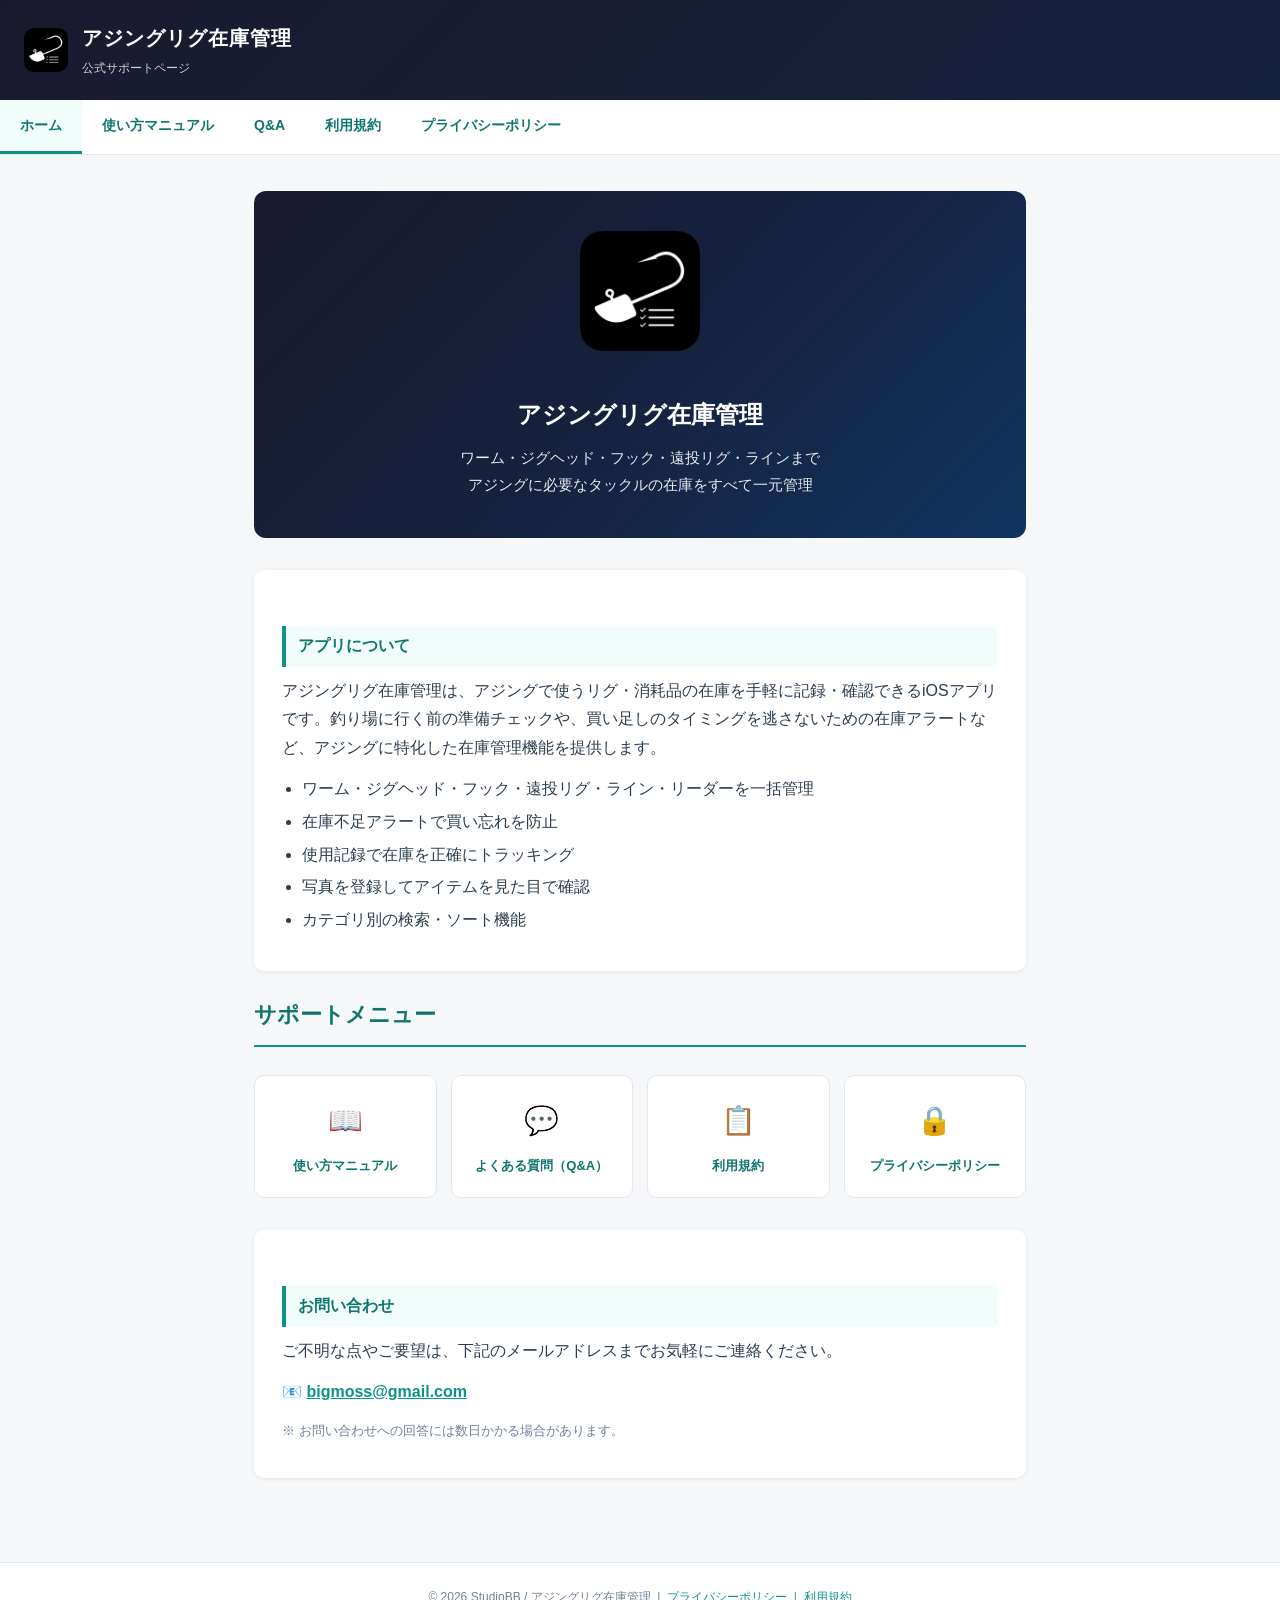
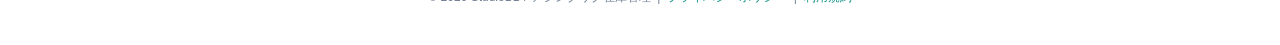
==== index.html @ db9b722c "Initial commit: アジングリグ在庫管理 公式サポートページ" ====
<!DOCTYPE html>
<html lang="ja">
<head>
  <meta charset="UTF-8">
  <meta name="viewport" content="width=device-width, initial-scale=1.0">
  <title>アジングリグ在庫管理 - 公式サポートページ</title>
  <link rel="stylesheet" href="style.css">
</head>
<body>

<header>
  <div class="logo"><img src="image/app_icon.png" alt="アジングリグ在庫管理" style="width:44px;height:44px;border-radius:10px;display:block;"></div>
  <div>
    <div class="site-title">アジングリグ在庫管理</div>
    <div class="site-subtitle">公式サポートページ</div>
  </div>
</header>

<nav>
  <a href="index.html" class="active">ホーム</a>
  <a href="manual.html">使い方マニュアル</a>
  <a href="qa.html">Q&amp;A</a>
  <a href="terms.html">利用規約</a>
  <a href="privacy.html">プライバシーポリシー</a>
</nav>

<div class="container">

  <div class="hero">
    <div class="icon"><img src="image/app_icon.png" alt="アジングリグ在庫管理" style="width:120px;height:120px;border-radius:22px;display:inline-block;"></div>
    <h2>アジングリグ在庫管理</h2>
    <p>ワーム・ジグヘッド・フック・遠投リグ・ラインまで<br>アジングに必要なタックルの在庫をすべて一元管理</p>
  </div>

  <div class="card">
    <h2>アプリについて</h2>
    <p>アジングリグ在庫管理は、アジングで使うリグ・消耗品の在庫を手軽に記録・確認できるiOSアプリです。釣り場に行く前の準備チェックや、買い足しのタイミングを逃さないための在庫アラートなど、アジングに特化した在庫管理機能を提供します。</p>
    <ul>
      <li>ワーム・ジグヘッド・フック・遠投リグ・ライン・リーダーを一括管理</li>
      <li>在庫不足アラートで買い忘れを防止</li>
      <li>使用記録で在庫を正確にトラッキング</li>
      <li>写真を登録してアイテムを見た目で確認</li>
      <li>カテゴリ別の検索・ソート機能</li>
    </ul>
  </div>

  <h1>サポートメニュー</h1>

  <div class="link-grid">
    <a href="manual.html" class="link-card">
      <div class="icon">📖</div>
      <div class="label">使い方マニュアル</div>
    </a>
    <a href="qa.html" class="link-card">
      <div class="icon">💬</div>
      <div class="label">よくある質問（Q&amp;A）</div>
    </a>
    <a href="terms.html" class="link-card">
      <div class="icon">📋</div>
      <div class="label">利用規約</div>
    </a>
    <a href="privacy.html" class="link-card">
      <div class="icon">🔒</div>
      <div class="label">プライバシーポリシー</div>
    </a>
  </div>

  <div class="card" style="margin-top: 32px;">
    <h2>お問い合わせ</h2>
    <p>ご不明な点やご要望は、下記のメールアドレスまでお気軽にご連絡ください。</p>
    <p>📧 <a href="mailto:bigmoss@gmail.com" style="color:#0d9488; font-weight:700;">bigmoss@gmail.com</a></p>
    <p style="color:#718096; font-size:13px; margin-top:8px;">※ お問い合わせへの回答には数日かかる場合があります。</p>
  </div>

</div>

<footer>
  <p>&copy; 2026 StudioBB / アジングリグ在庫管理 &nbsp;|&nbsp; <a href="privacy.html">プライバシーポリシー</a> &nbsp;|&nbsp; <a href="terms.html">利用規約</a></p>
</footer>

</body>
</html>
---- style.css ----
/* アジングリグ在庫管理 - 共通スタイル */
* { box-sizing: border-box; margin: 0; padding: 0; }

body {
  font-family: "Hiragino Sans", "Hiragino Kaku Gothic ProN", "Noto Sans JP", sans-serif;
  background: #f5f7f9;
  color: #2c3e50;
  line-height: 1.8;
}

header {
  background: linear-gradient(135deg, #1a1a2e, #16213e);
  color: #fff;
  padding: 20px 24px;
  display: flex;
  align-items: center;
  gap: 14px;
}
header .logo { line-height: 0; }
header .site-title { font-size: 20px; font-weight: 700; letter-spacing: .05em; }
header .site-subtitle { font-size: 12px; opacity: .8; margin-top: 2px; }

nav {
  background: #fff;
  border-bottom: 1px solid #e2e8f0;
  display: flex;
  flex-wrap: wrap;
  gap: 0;
}
nav a {
  display: block;
  padding: 13px 20px;
  text-decoration: none;
  color: #0f766e;
  font-size: 14px;
  font-weight: 600;
  border-bottom: 3px solid transparent;
  transition: border-color .2s, background .2s;
}
nav a:hover, nav a.active {
  border-bottom-color: #0d9488;
  background: #f0fdfa;
}

.container { max-width: 820px; margin: 0 auto; padding: 36px 24px 60px; }

h1 { font-size: 22px; font-weight: 700; margin-bottom: 28px; padding-bottom: 10px;
     border-bottom: 2px solid #0d9488; color: #0f766e; }
h2 { font-size: 16px; font-weight: 700; margin: 32px 0 10px;
     padding: 6px 12px; background: #f0fdfa; border-left: 4px solid #0d9488;
     color: #0f766e; border-radius: 0 6px 6px 0; }
h3 { font-size: 15px; font-weight: 700; margin: 20px 0 8px; color: #0d9488; }

p { margin-bottom: 12px; }
ul, ol { margin: 8px 0 12px 20px; }
li { margin-bottom: 4px; }

.card {
  background: #fff;
  border-radius: 10px;
  padding: 24px 28px;
  margin-bottom: 24px;
  box-shadow: 0 1px 4px rgba(0,0,0,.08);
}

.badge {
  display: inline-block;
  background: #0d9488;
  color: #fff;
  font-size: 11px;
  font-weight: 700;
  padding: 2px 8px;
  border-radius: 20px;
  margin-right: 6px;
  vertical-align: middle;
}

.qa-item { margin-bottom: 20px; }
.qa-item .q { font-weight: 700; color: #0f766e; margin-bottom: 4px; }
.qa-item .q::before { content: "Q. "; color: #0d9488; }
.qa-item .a { color: #4a5568; padding-left: 16px; }
.qa-item .a::before { content: "A. "; color: #718096; font-weight: 700; }

.legal-section { margin-bottom: 24px; }
.legal-section h3 { border-bottom: 1px solid #e2e8f0; padding-bottom: 6px; }

footer {
  text-align: center;
  padding: 24px;
  color: #718096;
  font-size: 12px;
  border-top: 1px solid #e2e8f0;
  background: #fff;
}
footer a { color: #0d9488; text-decoration: none; }

.hero {
  background: linear-gradient(135deg, #1a1a2e 0%, #16213e 50%, #0f3460 100%);
  color: #fff;
  border-radius: 12px;
  padding: 40px 32px;
  margin-bottom: 32px;
  text-align: center;
}
.hero .icon { margin-bottom: 16px; }
.hero h2 { font-size: 24px; margin-bottom: 8px; background: none; border: none;
           padding: 0; color: #fff; border-radius: 0; }
.hero p { opacity: .9; font-size: 15px; margin-bottom: 0; }

.link-grid {
  display: grid;
  grid-template-columns: repeat(auto-fit, minmax(180px, 1fr));
  gap: 14px;
  margin-top: 12px;
}
.link-card {
  background: #fff;
  border: 1px solid #e2e8f0;
  border-radius: 10px;
  padding: 20px 16px;
  text-align: center;
  text-decoration: none;
  color: #2c3e50;
  transition: box-shadow .2s, transform .2s;
  display: block;
}
.link-card:hover { box-shadow: 0 4px 12px rgba(13,148,136,.2); transform: translateY(-2px); }
.link-card .icon { font-size: 28px; margin-bottom: 8px; }
.link-card .label { font-size: 13px; font-weight: 700; color: #0f766e; }

.step {
  display: flex;
  gap: 14px;
  margin-bottom: 16px;
  align-items: flex-start;
}
.step-num {
  background: #0d9488;
  color: #fff;
  width: 28px;
  height: 28px;
  border-radius: 50%;
  display: flex;
  align-items: center;
  justify-content: center;
  font-size: 13px;
  font-weight: 700;
  flex-shrink: 0;
  margin-top: 2px;
}
.step-body { flex: 1; }

@media (max-width: 600px) {
  header { padding: 16px; }
  .container { padding: 24px 16px 48px; }
  .card { padding: 18px 16px; }
  nav a { padding: 10px 14px; font-size: 13px; }
}
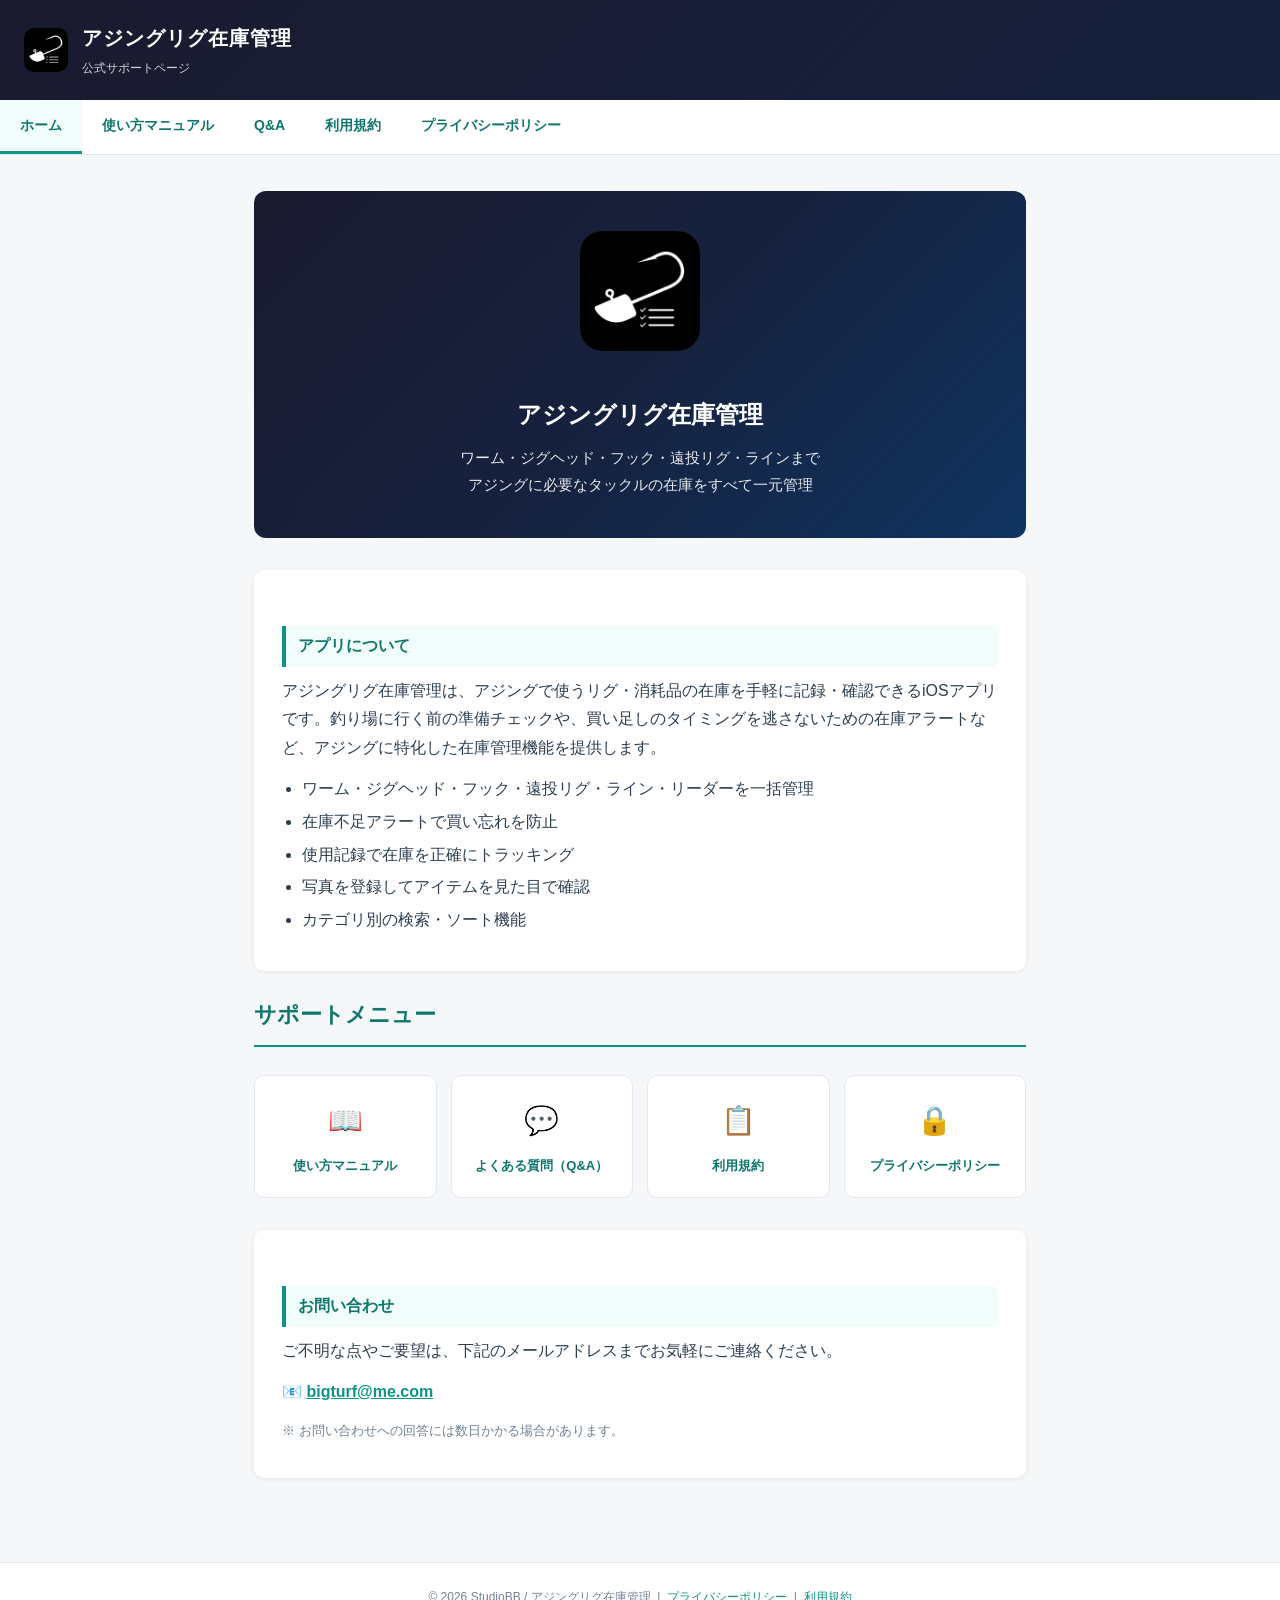
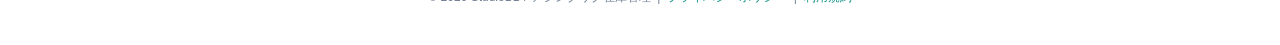
==== commit 5cec5f87: "Fix contact email to bigturf@me.com" ====
--- a/index.html
+++ b/index.html
@@ -68,7 +68,7 @@
   <div class="card" style="margin-top: 32px;">
     <h2>お問い合わせ</h2>
     <p>ご不明な点やご要望は、下記のメールアドレスまでお気軽にご連絡ください。</p>
-    <p>📧 <a href="mailto:bigmoss@gmail.com" style="color:#0d9488; font-weight:700;">bigmoss@gmail.com</a></p>
+    <p>📧 <a href="mailto:bigturf@me.com" style="color:#0d9488; font-weight:700;">bigturf@me.com</a></p>
     <p style="color:#718096; font-size:13px; margin-top:8px;">※ お問い合わせへの回答には数日かかる場合があります。</p>
   </div>
 
